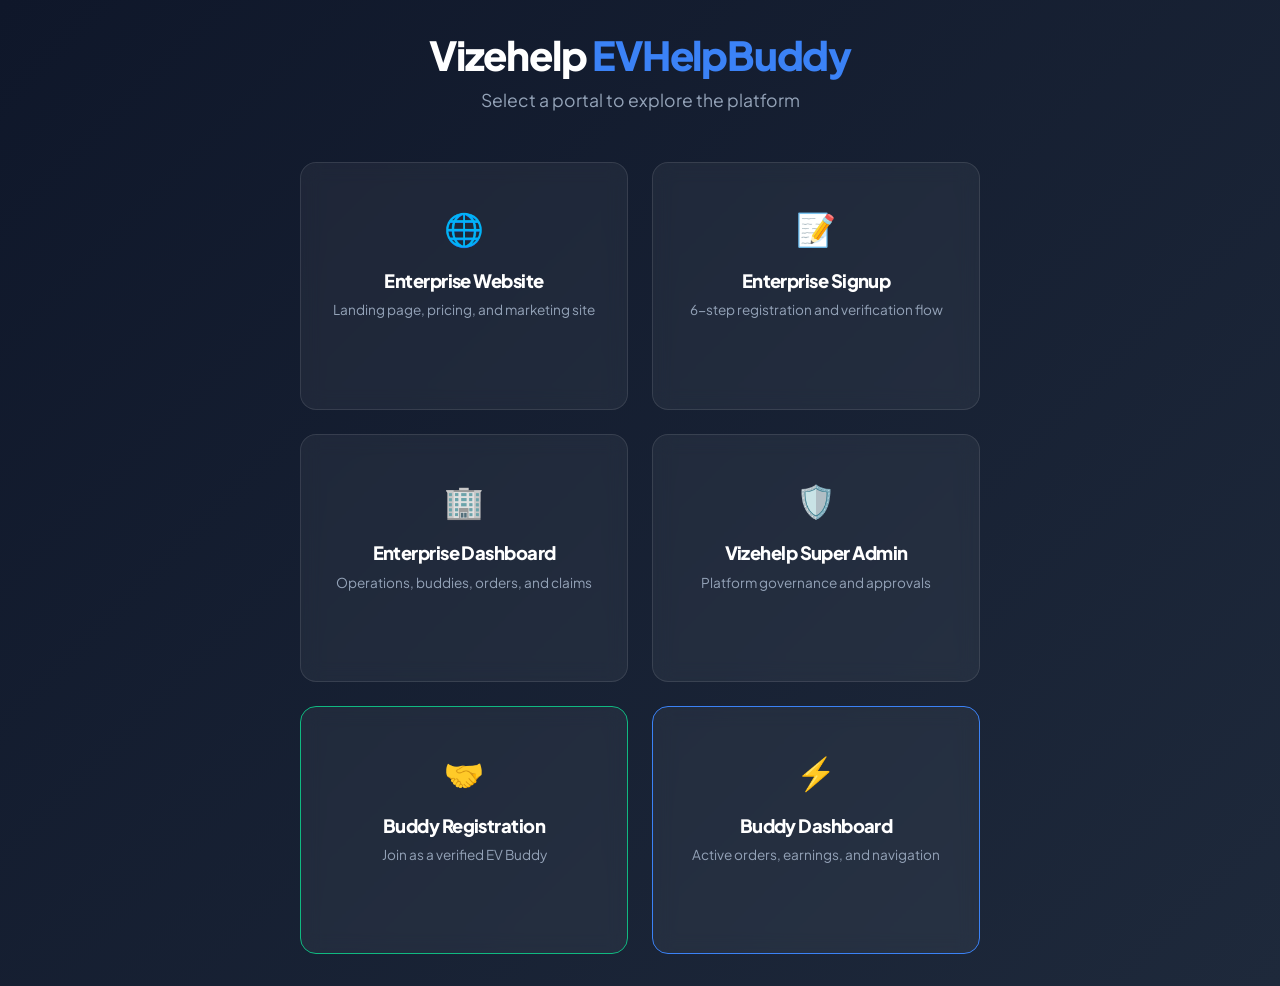
==== index.html @ 3e66559e "Initial commit: Vizehelp UI Prototypes" ====
<!DOCTYPE html>
<html lang="en">
<head>
<meta charset="UTF-8">
<meta name="viewport" content="width=device-width, initial-scale=1.0">
<title>Vizehelp EVHelpBuddy | Platform Hub</title>
<link rel="stylesheet" href="css/design-system.css">
<style>
body{min-height:100vh;display:flex;align-items:center;justify-content:center;background:linear-gradient(135deg,#0F172A,#1E293B)}
.hub{text-align:center;padding:2rem}
.hub h1{color:#fff;font-size:2.5rem;margin-bottom:.5rem}
.hub h1 span{color:var(--primary)}
.hub p{color:var(--slate-400);margin-bottom:3rem;font-size:1.1rem}
.cards{display:grid;grid-template-columns:repeat(2,1fr);gap:1.5rem;max-width:700px}
.card-link{background:rgba(255,255,255,.05);border:1px solid rgba(255,255,255,.1);border-radius:var(--radius-xl);padding:2.5rem 2rem;text-decoration:none;color:#fff;transition:all .3s;backdrop-filter:blur(10px)}
.card-link:hover{background:rgba(59,130,246,.15);border-color:var(--primary);transform:translateY(-4px)}
.card-link h3{font-size:1.15rem;margin-bottom:.5rem}
.card-link p{font-size:.85rem;color:var(--slate-400)}
.card-link .icon{font-size:2rem;margin-bottom:1rem}
</style>
</head>
<body>
<div class="hub">
<h1>Vizehelp <span>EVHelpBuddy</span></h1>
<p>Select a portal to explore the platform</p>
<div class="cards">
<a href="enterprise-landing.html" class="card-link"><div class="icon">🌐</div><h3>Enterprise Website</h3><p>Landing page, pricing, and marketing site</p></a>
<a href="enterprise-signup.html" class="card-link"><div class="icon">📝</div><h3>Enterprise Signup</h3><p>6-step registration and verification flow</p></a>
<a href="enterprise-dashboard.html" class="card-link"><div class="icon">🏢</div><h3>Enterprise Dashboard</h3><p>Operations, buddies, orders, and claims</p></a>
<a href="super-admin.html" class="card-link"><div class="icon">🛡️</div><h3>Vizehelp Super Admin</h3><p>Platform governance and approvals</p></a>
<a href="buddy-signup.html" class="card-link" style="border-color: var(--success);"><div class="icon">🤝</div><h3>Buddy Registration</h3><p>Join as a verified EV Buddy</p></a>
<a href="buddy-dashboard.html" class="card-link" style="border-color: var(--primary);"><div class="icon">⚡</div><h3>Buddy Dashboard</h3><p>Active orders, earnings, and navigation</p></a>
</div>
</div>
</body>
</html>
---- css/design-system.css ----
/* ============================================
   VIZEHELP EVHelpBuddy — Design System
   ============================================ */
@import url('https://fonts.googleapis.com/css2?family=Plus+Jakarta+Sans:wght@400;500;600;700;800&display=swap');

:root {
    /* Brand Colors */
    --primary: #3B82F6;
    --primary-dark: #1E40AF;
    --primary-light: #DBEAFE;
    --primary-glow: rgba(59, 130, 246, 0.25);

    /* Semantic Colors */
    --success: #10B981;
    --success-light: #D1FAE5;
    --warning: #F59E0B;
    --warning-light: #FEF3C7;
    --danger: #EF4444;
    --danger-light: #FEE2E2;
    --info: #6366F1;
    --info-light: #E0E7FF;

    /* Neutrals */
    --navy: #0F172A;
    --navy-light: #1E293B;
    --slate-700: #334155;
    --slate-500: #64748B;
    --slate-400: #94A3B8;
    --slate-300: #CBD5E1;
    --slate-200: #E2E8F0;
    --slate-100: #F1F5F9;
    --slate-50: #F8FAFC;
    --white: #FFFFFF;

    /* Dark Theme */
    --dark-bg: #020617;
    --dark-card: #0F172A;
    --dark-border: #1E293B;
    --dark-text: #F8FAFC;
    --dark-muted: #94A3B8;

    /* Spacing */
    --sp-1: 0.25rem;
    --sp-2: 0.5rem;
    --sp-3: 0.75rem;
    --sp-4: 1rem;
    --sp-5: 1.25rem;
    --sp-6: 1.5rem;
    --sp-8: 2rem;
    --sp-10: 2.5rem;
    --sp-12: 3rem;
    --sp-16: 4rem;
    --sp-20: 5rem;

    /* Typography */
    --font: 'Plus Jakarta Sans', -apple-system, sans-serif;
    --text-xs: 0.75rem;
    --text-sm: 0.875rem;
    --text-base: 1rem;
    --text-lg: 1.125rem;
    --text-xl: 1.25rem;
    --text-2xl: 1.5rem;
    --text-3xl: 1.875rem;
    --text-4xl: 2.25rem;
    --text-5xl: 3rem;

    /* Borders & Shadows */
    --radius-sm: 6px;
    --radius: 8px;
    --radius-lg: 12px;
    --radius-xl: 16px;
    --radius-2xl: 20px;
    --radius-full: 9999px;
    --shadow-sm: 0 1px 2px rgba(0,0,0,0.05);
    --shadow: 0 4px 6px -1px rgba(0,0,0,0.1);
    --shadow-lg: 0 10px 25px -5px rgba(0,0,0,0.1);
    --shadow-xl: 0 20px 50px -12px rgba(0,0,0,0.15);

    /* Transitions */
    --ease: cubic-bezier(0.4, 0, 0.2, 1);
}

/* ---- Reset ---- */
*, *::before, *::after { margin: 0; padding: 0; box-sizing: border-box; }
html { scroll-behavior: smooth; }
body { font-family: var(--font); color: var(--navy); line-height: 1.6; background: var(--slate-50); -webkit-font-smoothing: antialiased; }
img { max-width: 100%; display: block; }
a { text-decoration: none; color: inherit; }
button { font-family: var(--font); cursor: pointer; }
input, select, textarea { font-family: var(--font); }

/* ---- Typography ---- */
h1, h2, h3, h4 { font-weight: 800; letter-spacing: -0.03em; line-height: 1.15; }
.text-muted { color: var(--slate-500); }
.text-xs { font-size: var(--text-xs); }
.text-sm { font-size: var(--text-sm); }

/* ---- Buttons ---- */
.btn {
    display: inline-flex; align-items: center; justify-content: center; gap: var(--sp-2);
    padding: 0.7rem 1.5rem; border-radius: var(--radius); border: none;
    font-weight: 700; font-size: var(--text-sm); transition: all 0.25s var(--ease);
    white-space: nowrap;
}
.btn-primary { background: var(--primary); color: var(--white); box-shadow: 0 4px 14px var(--primary-glow); }
.btn-primary:hover { background: var(--primary-dark); transform: translateY(-1px); box-shadow: 0 6px 20px var(--primary-glow); }
.btn-success { background: var(--success); color: var(--white); }
.btn-danger { background: var(--danger); color: var(--white); }
.btn-outline { background: transparent; border: 1.5px solid var(--slate-200); color: var(--navy); }
.btn-outline:hover { border-color: var(--primary); color: var(--primary); }
.btn-ghost { background: transparent; color: var(--slate-500); }
.btn-ghost:hover { color: var(--primary); background: var(--primary-light); }
.btn-sm { padding: 0.4rem 0.9rem; font-size: var(--text-xs); }
.btn-lg { padding: 1rem 2rem; font-size: var(--text-base); }
.btn-block { width: 100%; }

/* ---- Badges ---- */
.badge {
    display: inline-flex; align-items: center; gap: 4px;
    padding: 0.2rem 0.65rem; border-radius: var(--radius-full);
    font-size: 0.7rem; font-weight: 700; text-transform: uppercase; letter-spacing: 0.03em;
}
.badge-primary { background: var(--primary-light); color: var(--primary); }
.badge-success { background: var(--success-light); color: var(--success); }
.badge-warning { background: var(--warning-light); color: #92400E; }
.badge-danger { background: var(--danger-light); color: var(--danger); }
.badge-info { background: var(--info-light); color: var(--info); }
.badge-neutral { background: var(--slate-100); color: var(--slate-500); }

/* ---- Cards ---- */
.card {
    background: var(--white); border: 1px solid var(--slate-200);
    border-radius: var(--radius-lg); padding: var(--sp-6);
    box-shadow: var(--shadow-sm);
}

/* ---- Forms ---- */
.form-group { margin-bottom: var(--sp-5); }
.form-label { display: block; font-weight: 600; font-size: var(--text-sm); color: var(--navy); margin-bottom: var(--sp-2); }
.form-input {
    width: 100%; padding: 0.7rem 0.9rem; border-radius: var(--radius);
    border: 1.5px solid var(--slate-200); background: var(--white);
    font-size: var(--text-sm); color: var(--navy); transition: border-color 0.2s;
}
.form-input:focus { outline: none; border-color: var(--primary); box-shadow: 0 0 0 3px var(--primary-glow); }
.form-input::placeholder { color: var(--slate-400); }
.form-hint { font-size: var(--text-xs); color: var(--slate-400); margin-top: var(--sp-1); }
.form-error { font-size: var(--text-xs); color: var(--danger); margin-top: var(--sp-1); }

/* ---- Tables ---- */
.data-table { width: 100%; border-collapse: collapse; }
.data-table th {
    text-align: left; padding: 0.9rem 1.25rem; font-size: var(--text-xs);
    text-transform: uppercase; letter-spacing: 0.05em; color: var(--slate-500);
    background: var(--slate-50); border-bottom: 1px solid var(--slate-200);
    font-weight: 700;
}
.data-table td {
    padding: 1rem 1.25rem; border-bottom: 1px solid var(--slate-100);
    font-size: var(--text-sm); vertical-align: middle;
}
.data-table tr:hover td { background: var(--slate-50); }

/* ---- Status Banners ---- */
.alert {
    display: flex; align-items: center; gap: var(--sp-4);
    padding: var(--sp-4) var(--sp-6); border-radius: var(--radius-lg); margin-bottom: var(--sp-6);
}
.alert-warning { background: var(--warning-light); border: 1px solid var(--warning); color: #92400E; }
.alert-success { background: var(--success-light); border: 1px solid var(--success); color: #065F46; }
.alert-danger { background: var(--danger-light); border: 1px solid var(--danger); color: #991B1B; }
.alert-info { background: var(--primary-light); border: 1px solid var(--primary); color: var(--primary-dark); }

/* ---- Utility ---- */
.flex { display: flex; }
.flex-col { flex-direction: column; }
.items-center { align-items: center; }
.justify-between { justify-content: space-between; }
.gap-1 { gap: var(--sp-1); } .gap-2 { gap: var(--sp-2); } .gap-3 { gap: var(--sp-3); }
.gap-4 { gap: var(--sp-4); } .gap-6 { gap: var(--sp-6); } .gap-8 { gap: var(--sp-8); }
.grid { display: grid; }
.grid-2 { grid-template-columns: repeat(2, 1fr); }
.grid-3 { grid-template-columns: repeat(3, 1fr); }
.grid-4 { grid-template-columns: repeat(4, 1fr); }
.w-full { width: 100%; }
.mt-2 { margin-top: var(--sp-2); } .mt-4 { margin-top: var(--sp-4); } .mt-6 { margin-top: var(--sp-6); } .mt-8 { margin-top: var(--sp-8); }
.mb-2 { margin-bottom: var(--sp-2); } .mb-4 { margin-bottom: var(--sp-4); } .mb-6 { margin-bottom: var(--sp-6); }
.text-center { text-align: center; }
.hidden { display: none !important; }
.truncate { overflow: hidden; text-overflow: ellipsis; white-space: nowrap; }

/* ---- Animations ---- */
@keyframes fadeIn { from { opacity: 0; transform: translateY(12px); } to { opacity: 1; transform: translateY(0); } }
@keyframes slideUp { from { opacity: 0; transform: translateY(30px); } to { opacity: 1; transform: translateY(0); } }
@keyframes pulse { 0%, 100% { opacity: 1; } 50% { opacity: 0.5; } }
@keyframes spin { to { transform: rotate(360deg); } }
.animate-in { animation: fadeIn 0.4s var(--ease) both; }
.animate-slide { animation: slideUp 0.5s var(--ease) both; }

/* ---- Responsive ---- */
@media (max-width: 1024px) { .grid-4 { grid-template-columns: repeat(2, 1fr); } .grid-3 { grid-template-columns: repeat(2, 1fr); } }
@media (max-width: 768px) { .grid-4, .grid-3, .grid-2 { grid-template-columns: 1fr; } }
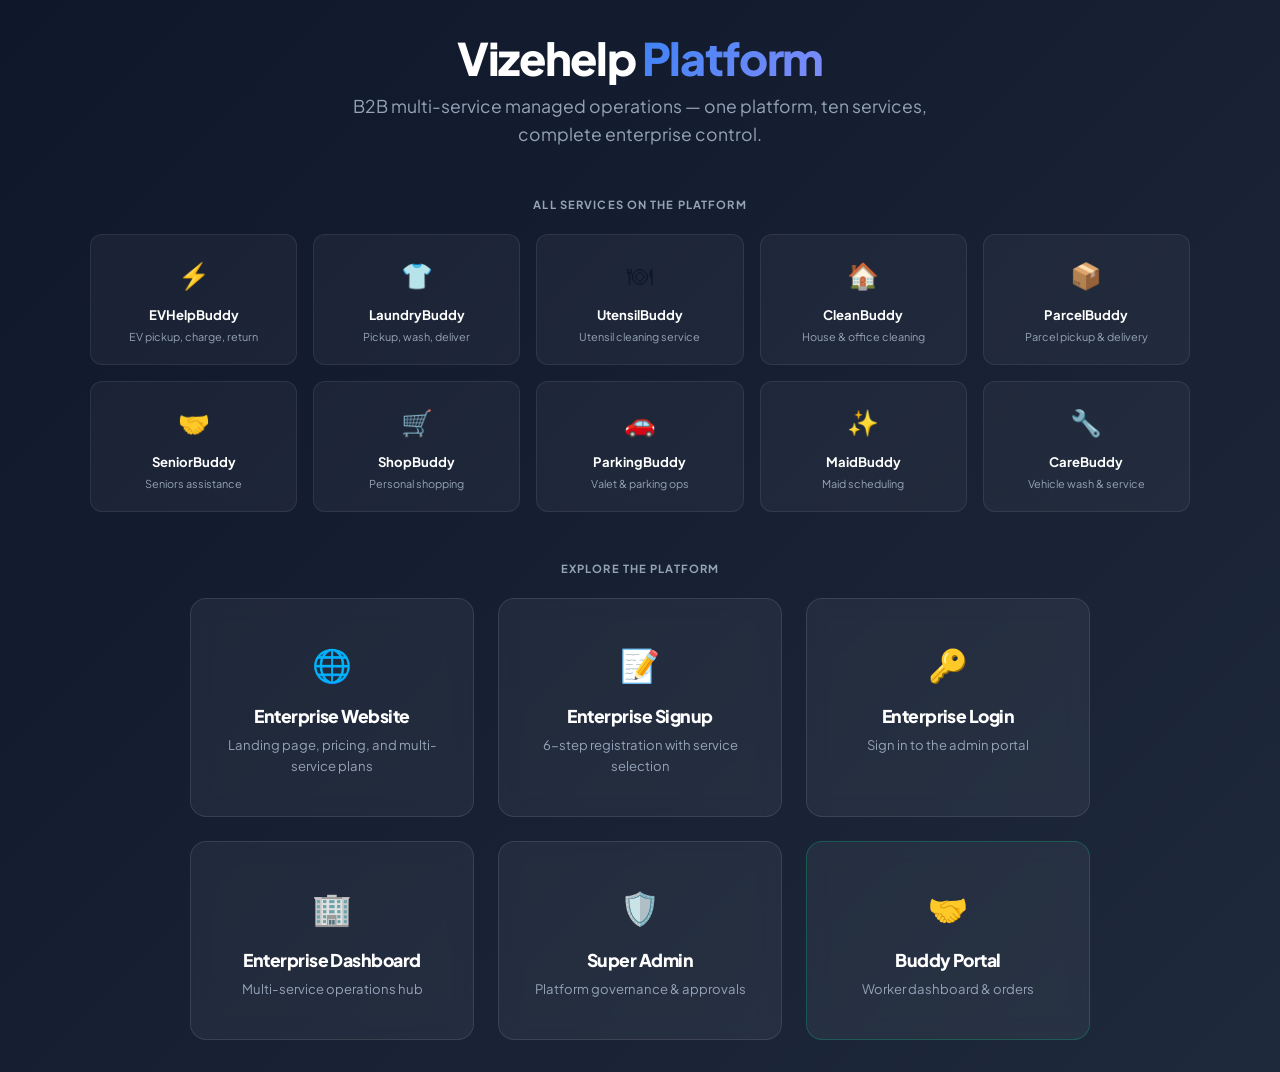
==== commit d4287070: "Complete multi-service platform transformation" ====
--- a/index.html
+++ b/index.html
@@ -3,34 +3,64 @@
 <head>
 <meta charset="UTF-8">
 <meta name="viewport" content="width=device-width, initial-scale=1.0">
-<title>Vizehelp EVHelpBuddy | Platform Hub</title>
+<title>Vizehelp | Multi-Service Managed Operations Platform</title>
+<meta name="description" content="Vizehelp is a B2B multi-service managed operations platform. Enable EV charging, laundry, cleaning, parcel, parking, and more — all from one enterprise hub.">
 <link rel="stylesheet" href="css/design-system.css">
 <style>
-body{min-height:100vh;display:flex;align-items:center;justify-content:center;background:linear-gradient(135deg,#0F172A,#1E293B)}
-.hub{text-align:center;padding:2rem}
-.hub h1{color:#fff;font-size:2.5rem;margin-bottom:.5rem}
-.hub h1 span{color:var(--primary)}
-.hub p{color:var(--slate-400);margin-bottom:3rem;font-size:1.1rem}
-.cards{display:grid;grid-template-columns:repeat(2,1fr);gap:1.5rem;max-width:700px}
-.card-link{background:rgba(255,255,255,.05);border:1px solid rgba(255,255,255,.1);border-radius:var(--radius-xl);padding:2.5rem 2rem;text-decoration:none;color:#fff;transition:all .3s;backdrop-filter:blur(10px)}
-.card-link:hover{background:rgba(59,130,246,.15);border-color:var(--primary);transform:translateY(-4px)}
-.card-link h3{font-size:1.15rem;margin-bottom:.5rem}
-.card-link p{font-size:.85rem;color:var(--slate-400)}
-.card-link .icon{font-size:2rem;margin-bottom:1rem}
+body{min-height:100vh;display:flex;align-items:center;justify-content:center;background:linear-gradient(135deg,#0F172A,#1E293B);padding:2rem}
+.hub{text-align:center;max-width:1100px;width:100%}
+.hub h1{color:#fff;font-size:2.8rem;margin-bottom:.5rem}
+.hub h1 span{background:linear-gradient(135deg,var(--primary),#818CF8);-webkit-background-clip:text;-webkit-text-fill-color:transparent}
+.hub .tagline{color:var(--slate-400);margin-bottom:3rem;font-size:1.1rem;max-width:600px;margin-left:auto;margin-right:auto}
+
+.services-grid{display:grid;grid-template-columns:repeat(5,1fr);gap:1rem;margin-bottom:3rem}
+.svc-card{background:rgba(255,255,255,.04);border:1px solid rgba(255,255,255,.08);border-radius:var(--radius-lg);padding:1.25rem 1rem;text-align:center;transition:all .3s var(--ease);cursor:default}
+.svc-card:hover{background:rgba(255,255,255,.08);border-color:rgba(255,255,255,.15);transform:translateY(-3px)}
+.svc-icon{font-size:1.6rem;margin-bottom:.5rem}
+.svc-name{color:#fff;font-weight:700;font-size:.82rem;margin-bottom:.25rem}
+.svc-desc{color:var(--slate-400);font-size:.68rem;line-height:1.4}
+
+.portals{display:grid;grid-template-columns:repeat(3,1fr);gap:1.5rem;max-width:900px;margin:0 auto}
+.portal-link{background:rgba(255,255,255,.05);border:1px solid rgba(255,255,255,.1);border-radius:var(--radius-xl);padding:2.5rem 2rem;text-decoration:none;color:#fff;transition:all .3s;backdrop-filter:blur(10px);text-align:center}
+.portal-link:hover{background:rgba(59,130,246,.15);border-color:var(--primary);transform:translateY(-4px)}
+.portal-link h3{font-size:1.1rem;margin-bottom:.5rem}
+.portal-link p{font-size:.82rem;color:var(--slate-400)}
+.portal-link .icon{font-size:2rem;margin-bottom:1rem}
+
+.section-label{color:var(--slate-400);font-size:.7rem;text-transform:uppercase;letter-spacing:.1em;font-weight:700;margin-bottom:1.25rem}
+
+@media(max-width:1024px){.services-grid{grid-template-columns:repeat(3,1fr)}}
+@media(max-width:768px){.services-grid{grid-template-columns:repeat(2,1fr)}.portals{grid-template-columns:1fr}.hub h1{font-size:2rem}}
 </style>
 </head>
 <body>
 <div class="hub">
-<h1>Vizehelp <span>EVHelpBuddy</span></h1>
-<p>Select a portal to explore the platform</p>
-<div class="cards">
-<a href="enterprise-landing.html" class="card-link"><div class="icon">🌐</div><h3>Enterprise Website</h3><p>Landing page, pricing, and marketing site</p></a>
-<a href="enterprise-signup.html" class="card-link"><div class="icon">📝</div><h3>Enterprise Signup</h3><p>6-step registration and verification flow</p></a>
-<a href="enterprise-dashboard.html" class="card-link"><div class="icon">🏢</div><h3>Enterprise Dashboard</h3><p>Operations, buddies, orders, and claims</p></a>
-<a href="super-admin.html" class="card-link"><div class="icon">🛡️</div><h3>Vizehelp Super Admin</h3><p>Platform governance and approvals</p></a>
-<a href="buddy-signup.html" class="card-link" style="border-color: var(--success);"><div class="icon">🤝</div><h3>Buddy Registration</h3><p>Join as a verified EV Buddy</p></a>
-<a href="buddy-dashboard.html" class="card-link" style="border-color: var(--primary);"><div class="icon">⚡</div><h3>Buddy Dashboard</h3><p>Active orders, earnings, and navigation</p></a>
-</div>
+    <h1>Vizehelp <span>Platform</span></h1>
+    <p class="tagline">B2B multi-service managed operations — one platform, ten services, complete enterprise control.</p>
+
+    <div class="section-label">All Services on the Platform</div>
+    <div class="services-grid">
+        <div class="svc-card"><div class="svc-icon">⚡</div><div class="svc-name">EVHelpBuddy</div><div class="svc-desc">EV pickup, charge, return</div></div>
+        <div class="svc-card"><div class="svc-icon">👕</div><div class="svc-name">LaundryBuddy</div><div class="svc-desc">Pickup, wash, deliver</div></div>
+        <div class="svc-card"><div class="svc-icon">🍽</div><div class="svc-name">UtensilBuddy</div><div class="svc-desc">Utensil cleaning service</div></div>
+        <div class="svc-card"><div class="svc-icon">🏠</div><div class="svc-name">CleanBuddy</div><div class="svc-desc">House & office cleaning</div></div>
+        <div class="svc-card"><div class="svc-icon">📦</div><div class="svc-name">ParcelBuddy</div><div class="svc-desc">Parcel pickup & delivery</div></div>
+        <div class="svc-card"><div class="svc-icon">🤝</div><div class="svc-name">SeniorBuddy</div><div class="svc-desc">Seniors assistance</div></div>
+        <div class="svc-card"><div class="svc-icon">🛒</div><div class="svc-name">ShopBuddy</div><div class="svc-desc">Personal shopping</div></div>
+        <div class="svc-card"><div class="svc-icon">🚗</div><div class="svc-name">ParkingBuddy</div><div class="svc-desc">Valet & parking ops</div></div>
+        <div class="svc-card"><div class="svc-icon">✨</div><div class="svc-name">MaidBuddy</div><div class="svc-desc">Maid scheduling</div></div>
+        <div class="svc-card"><div class="svc-icon">🔧</div><div class="svc-name">CareBuddy</div><div class="svc-desc">Vehicle wash & service</div></div>
+    </div>
+
+    <div class="section-label">Explore the Platform</div>
+    <div class="portals">
+        <a href="enterprise-landing.html" class="portal-link"><div class="icon">🌐</div><h3>Enterprise Website</h3><p>Landing page, pricing, and multi-service plans</p></a>
+        <a href="enterprise-signup.html" class="portal-link"><div class="icon">📝</div><h3>Enterprise Signup</h3><p>6-step registration with service selection</p></a>
+        <a href="enterprise-login.html" class="portal-link"><div class="icon">🔑</div><h3>Enterprise Login</h3><p>Sign in to the admin portal</p></a>
+        <a href="enterprise-dashboard.html" class="portal-link"><div class="icon">🏢</div><h3>Enterprise Dashboard</h3><p>Multi-service operations hub</p></a>
+        <a href="super-admin.html" class="portal-link"><div class="icon">🛡️</div><h3>Super Admin</h3><p>Platform governance & approvals</p></a>
+        <a href="buddy-dashboard.html" class="portal-link" style="border-color:rgba(16,185,129,.3)"><div class="icon">🤝</div><h3>Buddy Portal</h3><p>Worker dashboard & orders</p></a>
+    </div>
 </div>
 </body>
 </html>
--- a/css/design-system.css
+++ b/css/design-system.css
@@ -1,5 +1,5 @@
 /* ============================================
-   VIZEHELP EVHelpBuddy — Design System
+   VIZEHELP — Multi-Service Design System
    ============================================ */
 @import url('https://fonts.googleapis.com/css2?family=Plus+Jakarta+Sans:wght@400;500;600;700;800&display=swap');
 
@@ -19,6 +19,28 @@
     --danger-light: #FEE2E2;
     --info: #6366F1;
     --info-light: #E0E7FF;
+
+    /* ── Service Colors ── */
+    --svc-ev: #3B82F6;
+    --svc-ev-light: #DBEAFE;
+    --svc-laundry: #8B5CF6;
+    --svc-laundry-light: #EDE9FE;
+    --svc-utensil: #F97316;
+    --svc-utensil-light: #FFF7ED;
+    --svc-clean: #06B6D4;
+    --svc-clean-light: #CFFAFE;
+    --svc-parcel: #EAB308;
+    --svc-parcel-light: #FEF9C3;
+    --svc-senior: #EC4899;
+    --svc-senior-light: #FCE7F3;
+    --svc-shop: #14B8A6;
+    --svc-shop-light: #CCFBF1;
+    --svc-parking: #6366F1;
+    --svc-parking-light: #E0E7FF;
+    --svc-maid: #F472B6;
+    --svc-maid-light: #FCE7F3;
+    --svc-care: #78716C;
+    --svc-care-light: #F5F5F4;
 
     /* Neutrals */
     --navy: #0F172A;
@@ -127,6 +149,29 @@
 .badge-info { background: var(--info-light); color: var(--info); }
 .badge-neutral { background: var(--slate-100); color: var(--slate-500); }
 
+/* ── Service Badges ── */
+.badge-ev { background: var(--svc-ev-light); color: var(--svc-ev); }
+.badge-laundry { background: var(--svc-laundry-light); color: var(--svc-laundry); }
+.badge-utensil { background: var(--svc-utensil-light); color: var(--svc-utensil); }
+.badge-clean { background: var(--svc-clean-light); color: var(--svc-clean); }
+.badge-parcel { background: var(--svc-parcel-light); color: var(--svc-parcel); }
+.badge-senior { background: var(--svc-senior-light); color: var(--svc-senior); }
+.badge-shop { background: var(--svc-shop-light); color: var(--svc-shop); }
+.badge-parking { background: var(--svc-parking-light); color: var(--svc-parking); }
+.badge-maid { background: var(--svc-maid-light); color: var(--svc-maid); }
+.badge-care { background: var(--svc-care-light); color: var(--svc-care); }
+
+/* ── Service Filter Chips ── */
+.filter-bar { display: flex; gap: 0.5rem; flex-wrap: wrap; margin-bottom: 1.5rem; }
+.filter-chip {
+    padding: 0.35rem 0.85rem; border-radius: var(--radius-full);
+    font-size: 0.75rem; font-weight: 700; cursor: pointer;
+    background: var(--slate-100); color: var(--slate-500);
+    border: 1.5px solid transparent; transition: all 0.2s var(--ease);
+}
+.filter-chip:hover { background: var(--primary-light); color: var(--primary); }
+.filter-chip.active { background: var(--primary); color: var(--white); border-color: var(--primary); }
+
 /* ---- Cards ---- */
 .card {
     background: var(--white); border: 1px solid var(--slate-200);
@@ -170,6 +215,13 @@
 .alert-success { background: var(--success-light); border: 1px solid var(--success); color: #065F46; }
 .alert-danger { background: var(--danger-light); border: 1px solid var(--danger); color: #991B1B; }
 .alert-info { background: var(--primary-light); border: 1px solid var(--primary); color: var(--primary-dark); }
+
+/* ── Progress Bars ── */
+.progress-bar { height: 6px; background: var(--slate-200); border-radius: 3px; overflow: hidden; }
+.progress-fill { height: 100%; border-radius: 3px; transition: width 0.6s var(--ease); }
+.progress-fill.ok { background: var(--primary); }
+.progress-fill.warn { background: var(--warning); }
+.progress-fill.crit { background: var(--danger); }
 
 /* ---- Utility ---- */
 .flex { display: flex; }
@@ -182,6 +234,7 @@
 .grid-2 { grid-template-columns: repeat(2, 1fr); }
 .grid-3 { grid-template-columns: repeat(3, 1fr); }
 .grid-4 { grid-template-columns: repeat(4, 1fr); }
+.grid-5 { grid-template-columns: repeat(5, 1fr); }
 .w-full { width: 100%; }
 .mt-2 { margin-top: var(--sp-2); } .mt-4 { margin-top: var(--sp-4); } .mt-6 { margin-top: var(--sp-6); } .mt-8 { margin-top: var(--sp-8); }
 .mb-2 { margin-bottom: var(--sp-2); } .mb-4 { margin-bottom: var(--sp-4); } .mb-6 { margin-bottom: var(--sp-6); }
@@ -194,9 +247,10 @@
 @keyframes slideUp { from { opacity: 0; transform: translateY(30px); } to { opacity: 1; transform: translateY(0); } }
 @keyframes pulse { 0%, 100% { opacity: 1; } 50% { opacity: 0.5; } }
 @keyframes spin { to { transform: rotate(360deg); } }
+@keyframes shimmer { 0% { background-position: -200% 0; } 100% { background-position: 200% 0; } }
 .animate-in { animation: fadeIn 0.4s var(--ease) both; }
 .animate-slide { animation: slideUp 0.5s var(--ease) both; }
 
 /* ---- Responsive ---- */
-@media (max-width: 1024px) { .grid-4 { grid-template-columns: repeat(2, 1fr); } .grid-3 { grid-template-columns: repeat(2, 1fr); } }
-@media (max-width: 768px) { .grid-4, .grid-3, .grid-2 { grid-template-columns: 1fr; } }
+@media (max-width: 1024px) { .grid-4, .grid-5 { grid-template-columns: repeat(2, 1fr); } .grid-3 { grid-template-columns: repeat(2, 1fr); } }
+@media (max-width: 768px) { .grid-4, .grid-5, .grid-3, .grid-2 { grid-template-columns: 1fr; } }
